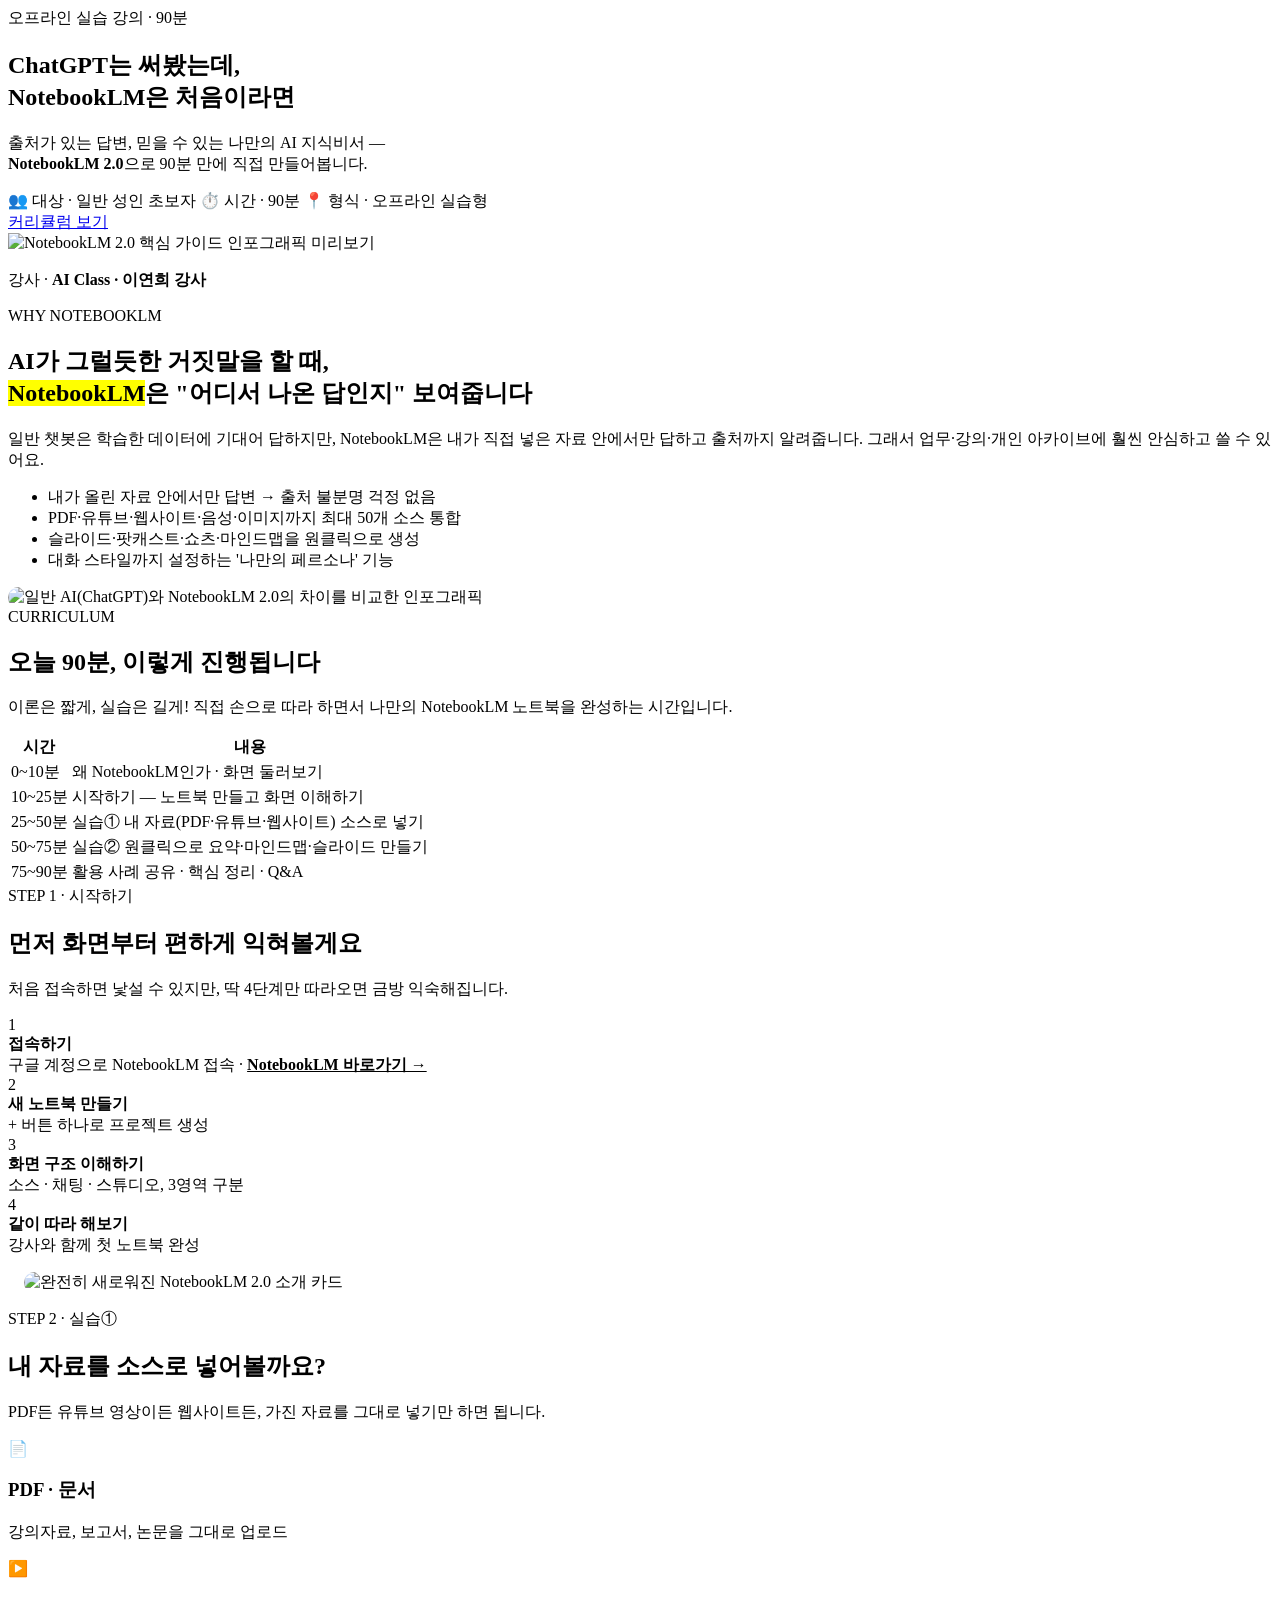
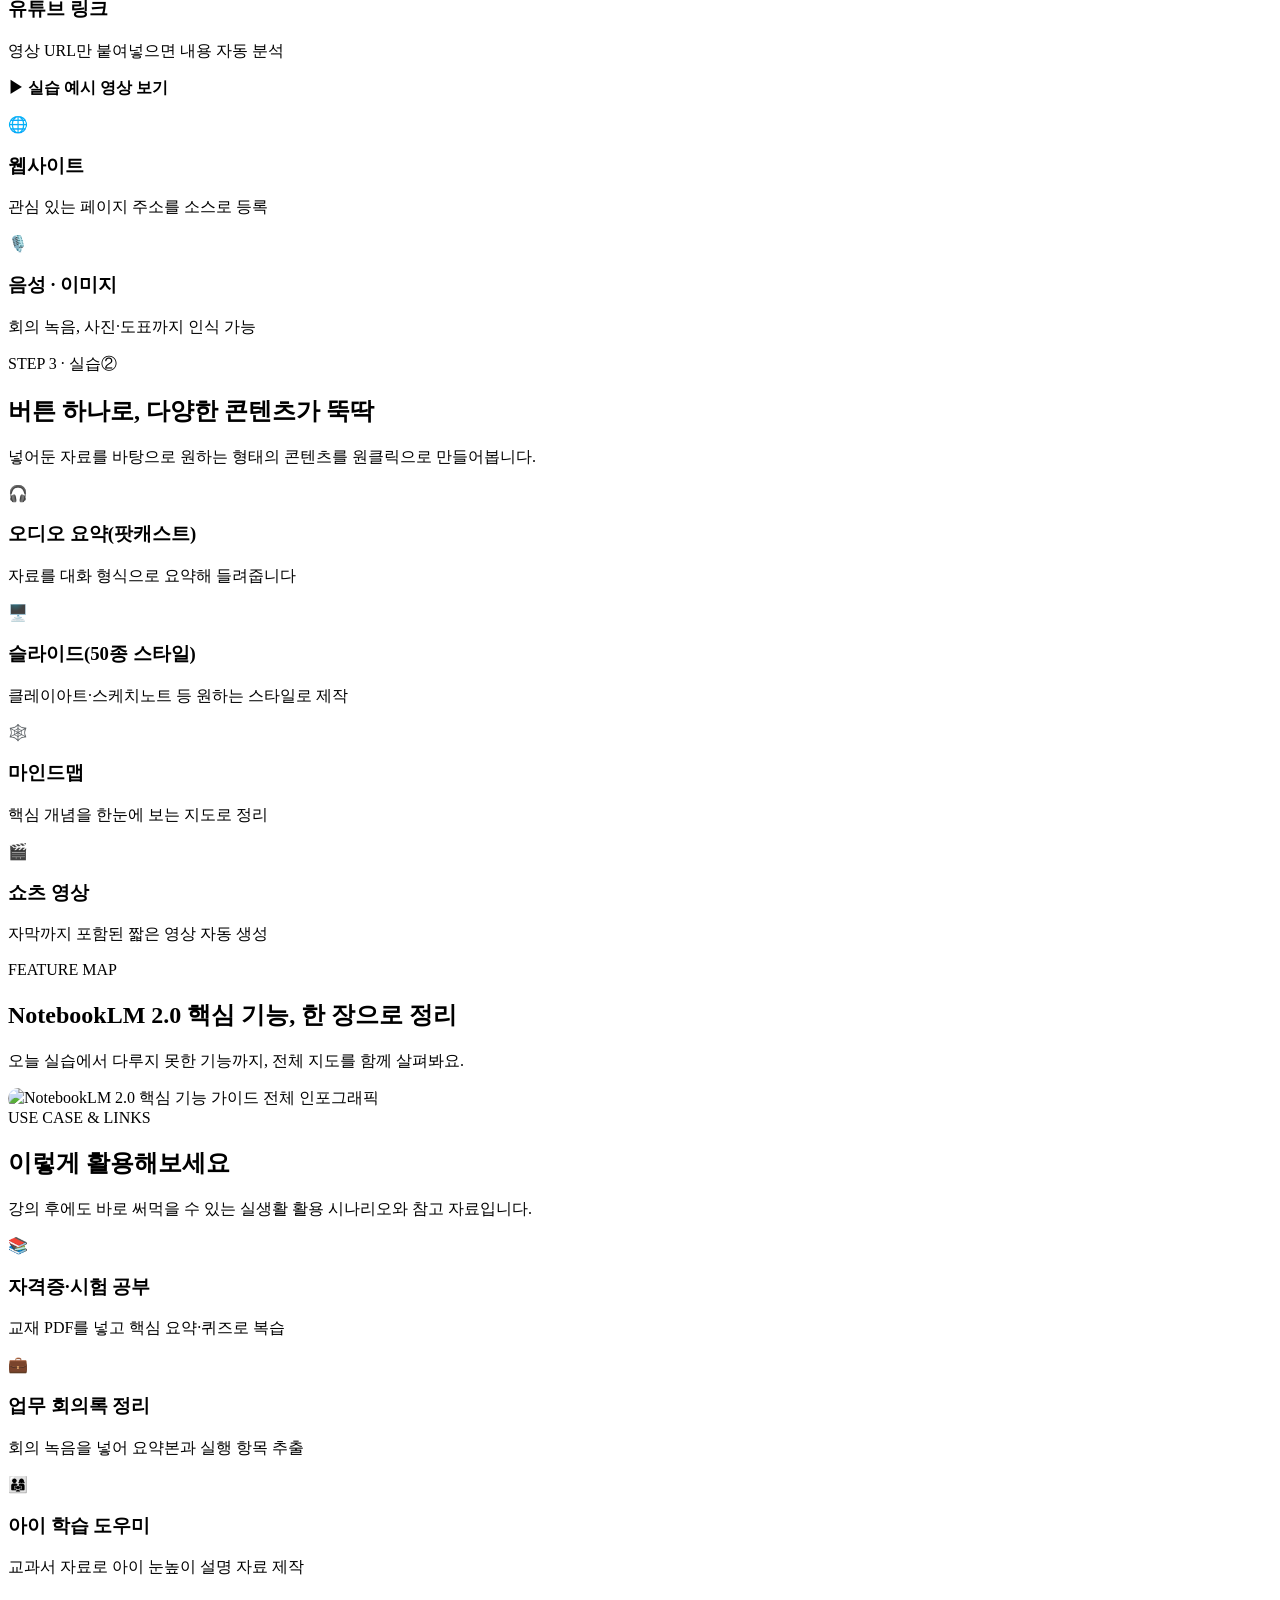
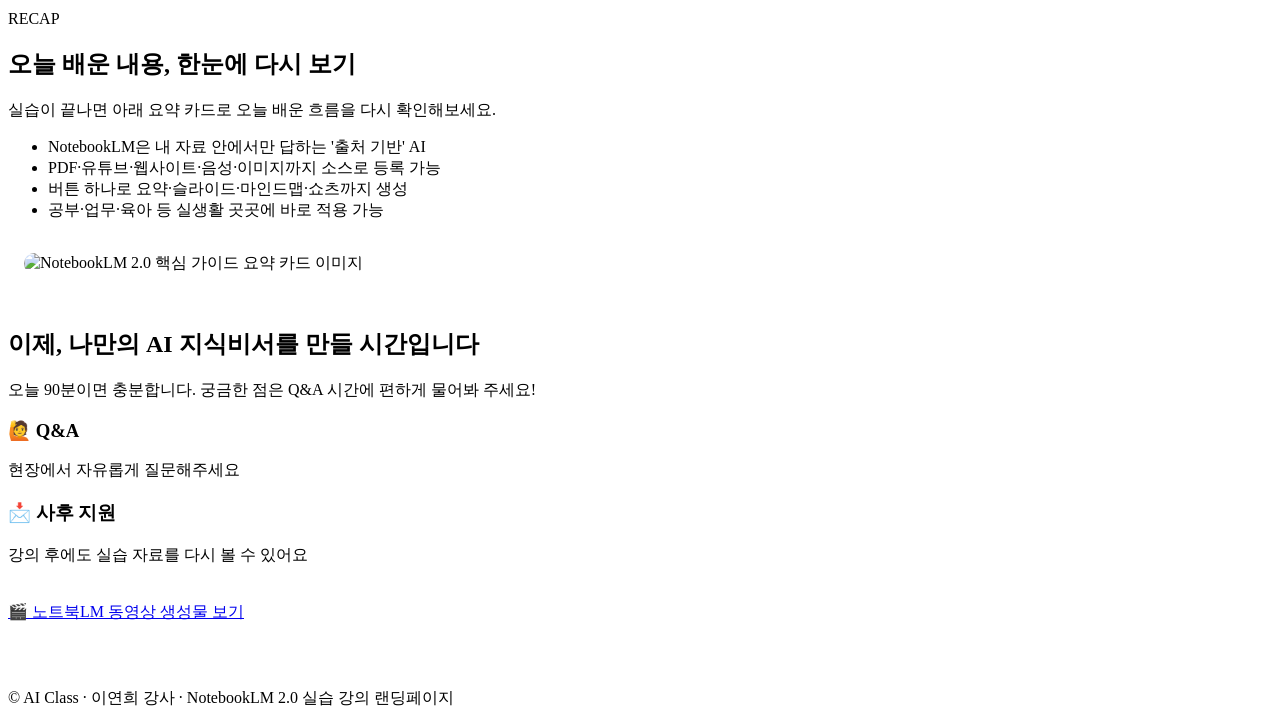
==== index.html @ ab2db0a3 "Add files via upload" ====
<!DOCTYPE html>
<html lang="ko">
<head>
<meta charset="UTF-8">
<meta name="viewport" content="width=device-width, initial-scale=1.0">
<title>NotebookLM 2.0으로 나만의 AI 지식비서 만들기 | AI Class · 이연희 강사</title>
<meta name="description" content="ChatGPT는 써봤지만 NotebookLM은 처음인 분들을 위한 90분 오프라인 실습 강의. 출처 있는 AI 지식비서, NotebookLM 2.0을 직접 만들어봅니다.">
<link rel="stylesheet" href="style.css">
</head>
<body>

<nav class="dot-nav" aria-label="슬라이드 이동"></nav>

<!-- ============ 1. 표지 ============ -->
<section class="slide slide-cover" id="slide-1">
  <div class="slide-inner">
    <span class="cover-badge">오프라인 실습 강의 · 90분</span>
    <h1 class="cover-title">ChatGPT는 써봤는데,<br><span class="accent">NotebookLM</span>은 처음이라면</h1>
    <p class="cover-sub">출처가 있는 답변, 믿을 수 있는 나만의 AI 지식비서 —<br>
    <strong>NotebookLM 2.0</strong>으로 90분 만에 직접 만들어봅니다.</p>

    <div class="cover-meta">
      <span class="meta-chip">👥 대상 · 일반 성인 초보자</span>
      <span class="meta-chip">⏱️ 시간 · 90분</span>
      <span class="meta-chip">📍 형식 · 오프라인 실습형</span>
    </div>

    <div class="btn-row" style="justify-content:center;">
      <a href="#slide-3" class="btn btn-secondary">커리큘럼 보기</a>
    </div>

    <div class="cover-visual">
      <img src="assets/images/notebooklm-guide-clay.jpg" alt="NotebookLM 2.0 핵심 가이드 인포그래픽 미리보기">
    </div>

    <p class="cover-instructor">강사 · <strong>AI Class · 이연희 강사</strong></p>
  </div>
</section>

<!-- ============ 2. 왜 이 도구인가 ============ -->
<section class="slide" id="slide-2">
  <div class="slide-inner">
    <span class="slide-eyebrow">WHY NOTEBOOKLM</span>
    <h2 class="slide-title">AI가 그럴듯한 거짓말을 할 때,<br><mark>NotebookLM</mark>은 "어디서 나온 답인지" 보여줍니다</h2>
    <p class="slide-desc">일반 챗봇은 학습한 데이터에 기대어 답하지만, NotebookLM은 내가 직접 넣은 자료 안에서만 답하고 출처까지 알려줍니다. 그래서 업무·강의·개인 아카이브에 훨씬 안심하고 쓸 수 있어요.</p>

    <div class="split">
      <div>
        <ul class="check-list">
          <li>내가 올린 자료 안에서만 답변 → 출처 불분명 걱정 없음</li>
          <li>PDF·유튜브·웹사이트·음성·이미지까지 최대 50개 소스 통합</li>
          <li>슬라이드·팟캐스트·쇼츠·마인드맵을 원클릭으로 생성</li>
          <li>대화 스타일까지 설정하는 '나만의 페르소나' 기능</li>
        </ul>
      </div>
      <div class="clay-card">
        <img src="assets/images/notebooklm-vs-chatgpt.jpg" alt="일반 AI(ChatGPT)와 NotebookLM 2.0의 차이를 비교한 인포그래픽" style="border-radius:16px;">
      </div>
    </div>
  </div>
</section>

<!-- ============ 3. 오늘 배울 내용 ============ -->
<section class="slide" id="slide-3">
  <div class="slide-inner">
    <span class="slide-eyebrow">CURRICULUM</span>
    <h2 class="slide-title">오늘 90분, 이렇게 진행됩니다</h2>
    <p class="slide-desc">이론은 짧게, 실습은 길게! 직접 손으로 따라 하면서 나만의 NotebookLM 노트북을 완성하는 시간입니다.</p>

    <table class="time-table">
      <tr><th>시간</th><th>내용</th></tr>
      <tr><td>0~10분</td><td>왜 NotebookLM인가 · 화면 둘러보기</td></tr>
      <tr><td>10~25분</td><td>시작하기 — 노트북 만들고 화면 이해하기</td></tr>
      <tr><td>25~50분</td><td>실습① 내 자료(PDF·유튜브·웹사이트) 소스로 넣기</td></tr>
      <tr><td>50~75분</td><td>실습② 원클릭으로 요약·마인드맵·슬라이드 만들기</td></tr>
      <tr><td>75~90분</td><td>활용 사례 공유 · 핵심 정리 · Q&A</td></tr>
    </table>
  </div>
</section>

<!-- ============ 4. 시작하기 ============ -->
<section class="slide" id="slide-4">
  <div class="slide-inner">
    <span class="slide-eyebrow">STEP 1 · 시작하기</span>
    <h2 class="slide-title">먼저 화면부터 편하게 익혀볼게요</h2>
    <p class="slide-desc">처음 접속하면 낯설 수 있지만, 딱 4단계만 따라오면 금방 익숙해집니다.</p>

    <div class="split">
      <div class="step-list">
        <div class="step-item">
          <span class="step-num">1</span>
          <div><strong>접속하기</strong><br>구글 계정으로 NotebookLM 접속 · <a href="https://notebooklm.google.com/" target="_blank" rel="noopener" style="color:var(--primary); font-weight:700;">NotebookLM 바로가기 →</a></div>
        </div>
        <div class="step-item">
          <span class="step-num">2</span>
          <div><strong>새 노트북 만들기</strong><br>+ 버튼 하나로 프로젝트 생성</div>
        </div>
        <div class="step-item">
          <span class="step-num">3</span>
          <div><strong>화면 구조 이해하기</strong><br>소스 · 채팅 · 스튜디오, 3영역 구분</div>
        </div>
        <div class="step-item">
          <span class="step-num">4</span>
          <div><strong>같이 따라 해보기</strong><br>강사와 함께 첫 노트북 완성</div>
        </div>
      </div>
      <div class="clay-card" style="padding:16px;">
        <img src="assets/images/step1-getting-started.jpg" alt="완전히 새로워진 NotebookLM 2.0 소개 카드" style="border-radius:16px;">
      </div>
    </div>
  </div>
</section>

<!-- ============ 5. 실습① ============ -->
<section class="slide" id="slide-5">
  <div class="slide-inner">
    <span class="slide-eyebrow">STEP 2 · 실습①</span>
    <h2 class="slide-title">내 자료를 소스로 넣어볼까요?</h2>
    <p class="slide-desc">PDF든 유튜브 영상이든 웹사이트든, 가진 자료를 그대로 넣기만 하면 됩니다.</p>

    <div class="card-grid">
      <div class="clay-card">
        <div class="card-icon">📄</div>
        <h3 class="card-title">PDF · 문서</h3>
        <p class="card-text">강의자료, 보고서, 논문을 그대로 업로드</p>
      </div>
      <a class="clay-card" href="https://youtu.be/eeJz8HAyTk0?si=uSMug0xxuglrsy0X" target="_blank" rel="noopener" style="text-decoration:none; color:inherit; display:block;">
        <div class="card-icon">▶️</div>
        <h3 class="card-title">유튜브 링크</h3>
        <p class="card-text">영상 URL만 붙여넣으면 내용 자동 분석</p>
        <p class="card-text" style="margin-top:10px; color:var(--primary); font-weight:700;">▶ 실습 예시 영상 보기</p>
      </a>
      <div class="clay-card">
        <div class="card-icon">🌐</div>
        <h3 class="card-title">웹사이트</h3>
        <p class="card-text">관심 있는 페이지 주소를 소스로 등록</p>
      </div>
      <div class="clay-card">
        <div class="card-icon">🎙️</div>
        <h3 class="card-title">음성 · 이미지</h3>
        <p class="card-text">회의 녹음, 사진·도표까지 인식 가능</p>
      </div>
    </div>
  </div>
</section>

<!-- ============ 6. 실습② ============ -->
<section class="slide" id="slide-6">
  <div class="slide-inner">
    <span class="slide-eyebrow">STEP 3 · 실습②</span>
    <h2 class="slide-title">버튼 하나로, 다양한 콘텐츠가 뚝딱</h2>
    <p class="slide-desc">넣어둔 자료를 바탕으로 원하는 형태의 콘텐츠를 원클릭으로 만들어봅니다.</p>

    <div class="card-grid">
      <div class="clay-card">
        <div class="card-icon">🎧</div>
        <h3 class="card-title">오디오 요약(팟캐스트)</h3>
        <p class="card-text">자료를 대화 형식으로 요약해 들려줍니다</p>
      </div>
      <div class="clay-card">
        <div class="card-icon">🖥️</div>
        <h3 class="card-title">슬라이드(50종 스타일)</h3>
        <p class="card-text">클레이아트·스케치노트 등 원하는 스타일로 제작</p>
      </div>
      <div class="clay-card">
        <div class="card-icon">🕸️</div>
        <h3 class="card-title">마인드맵</h3>
        <p class="card-text">핵심 개념을 한눈에 보는 지도로 정리</p>
      </div>
      <div class="clay-card">
        <div class="card-icon">🎬</div>
        <h3 class="card-title">쇼츠 영상</h3>
        <p class="card-text">자막까지 포함된 짧은 영상 자동 생성</p>
      </div>
    </div>
  </div>
</section>

<!-- ============ 7. 주요 기능 한눈에 보기 ============ -->
<section class="slide" id="slide-7">
  <div class="slide-inner">
    <span class="slide-eyebrow">FEATURE MAP</span>
    <h2 class="slide-title">NotebookLM 2.0 핵심 기능, 한 장으로 정리</h2>
    <p class="slide-desc">오늘 실습에서 다루지 못한 기능까지, 전체 지도를 함께 살펴봐요.</p>

    <div class="clay-card">
      <img src="assets/images/notebooklm-guide-dark.jpg" alt="NotebookLM 2.0 핵심 기능 가이드 전체 인포그래픽" style="border-radius:16px;">
    </div>
  </div>
</section>

<!-- ============ 8. 추천 활용 시나리오 & 참고 링크 ============ -->
<section class="slide" id="slide-8">
  <div class="slide-inner">
    <span class="slide-eyebrow">USE CASE & LINKS</span>
    <h2 class="slide-title">이렇게 활용해보세요</h2>
    <p class="slide-desc">강의 후에도 바로 써먹을 수 있는 실생활 활용 시나리오와 참고 자료입니다.</p>

    <div class="card-grid" style="margin-bottom:32px;">
      <div class="clay-card">
        <div class="card-icon">📚</div>
        <h3 class="card-title">자격증·시험 공부</h3>
        <p class="card-text">교재 PDF를 넣고 핵심 요약·퀴즈로 복습</p>
      </div>
      <div class="clay-card">
        <div class="card-icon">💼</div>
        <h3 class="card-title">업무 회의록 정리</h3>
        <p class="card-text">회의 녹음을 넣어 요약본과 실행 항목 추출</p>
      </div>
      <div class="clay-card">
        <div class="card-icon">👨‍👩‍👧</div>
        <h3 class="card-title">아이 학습 도우미</h3>
        <p class="card-text">교과서 자료로 아이 눈높이 설명 자료 제작</p>
      </div>
    </div>
  </div>
</section>

<!-- ============ 9. 활용 사례 & 핵심 요약 ============ -->
<section class="slide" id="slide-9">
  <div class="slide-inner">
    <span class="slide-eyebrow">RECAP</span>
    <h2 class="slide-title">오늘 배운 내용, 한눈에 다시 보기</h2>
    <p class="slide-desc">실습이 끝나면 아래 요약 카드로 오늘 배운 흐름을 다시 확인해보세요.</p>

    <div class="split">
      <ul class="check-list">
        <li>NotebookLM은 내 자료 안에서만 답하는 '출처 기반' AI</li>
        <li>PDF·유튜브·웹사이트·음성·이미지까지 소스로 등록 가능</li>
        <li>버튼 하나로 요약·슬라이드·마인드맵·쇼츠까지 생성</li>
        <li>공부·업무·육아 등 실생활 곳곳에 바로 적용 가능</li>
      </ul>
      <div class="clay-card" style="padding:16px;">
        <img src="assets/images/notebooklm-summary-thumb.jpg" alt="NotebookLM 2.0 핵심 가이드 요약 카드 이미지" style="border-radius:12px;">
      </div>
    </div>
  </div>
</section>

<!-- ============ 10. 마무리 / CTA / Q&A ============ -->
<section class="slide slide-final" id="slide-10">
  <div class="slide-inner">
    <span class="slide-eyebrow" style="background:rgba(255,255,255,0.15); color:#fff; box-shadow:none;">CLOSING</span>
    <h2 class="slide-title">이제, 나만의 AI 지식비서를 만들 시간입니다</h2>
    <p class="slide-desc">오늘 90분이면 충분합니다. 궁금한 점은 Q&A 시간에 편하게 물어봐 주세요!</p>

    <div class="card-grid" style="margin-bottom:36px;">
      <div class="clay-card">
        <h3 class="card-title">🙋 Q&A</h3>
        <p class="card-text">현장에서 자유롭게 질문해주세요</p>
      </div>
      <div class="clay-card">
        <h3 class="card-title">📩 사후 지원</h3>
        <p class="card-text">강의 후에도 실습 자료를 다시 볼 수 있어요</p>
      </div>
    </div>

    <div class="btn-row" style="justify-content:center;">
      <a href="https://youtu.be/k26m9vgfWVY?si=uopYz98t-LoroAPy" target="_blank" rel="noopener" class="btn btn-primary">🎬 노트북LM 동영상 생성물 보기</a>
    </div>

    <p class="cover-instructor" style="color:rgba(255,255,255,0.8); margin-top:28px;">강사 · AI Class · 이연희 강사</p>
  </div>
</section>

<footer class="landing-footer">
  © AI Class · 이연희 강사 · NotebookLM 2.0 실습 강의 랜딩페이지
</footer>

<script src="script.js"></script>
</body>
</html>
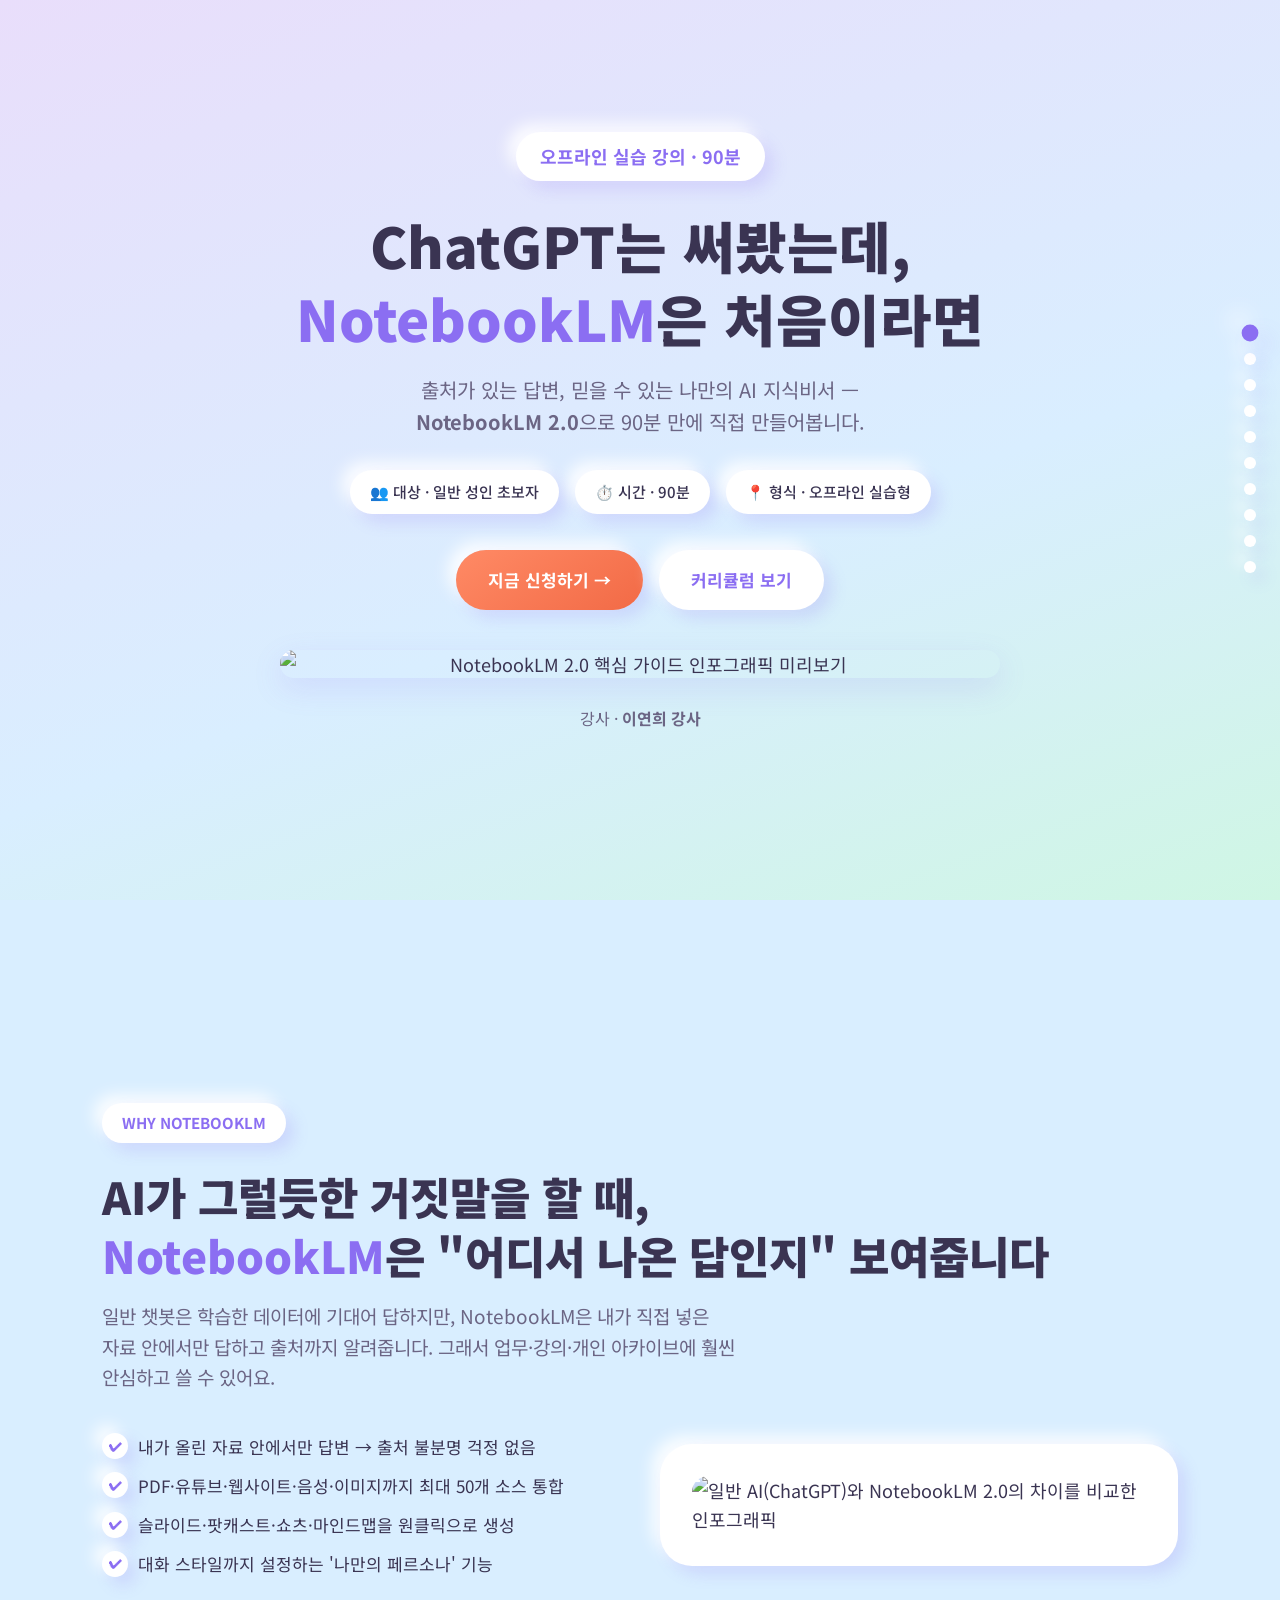
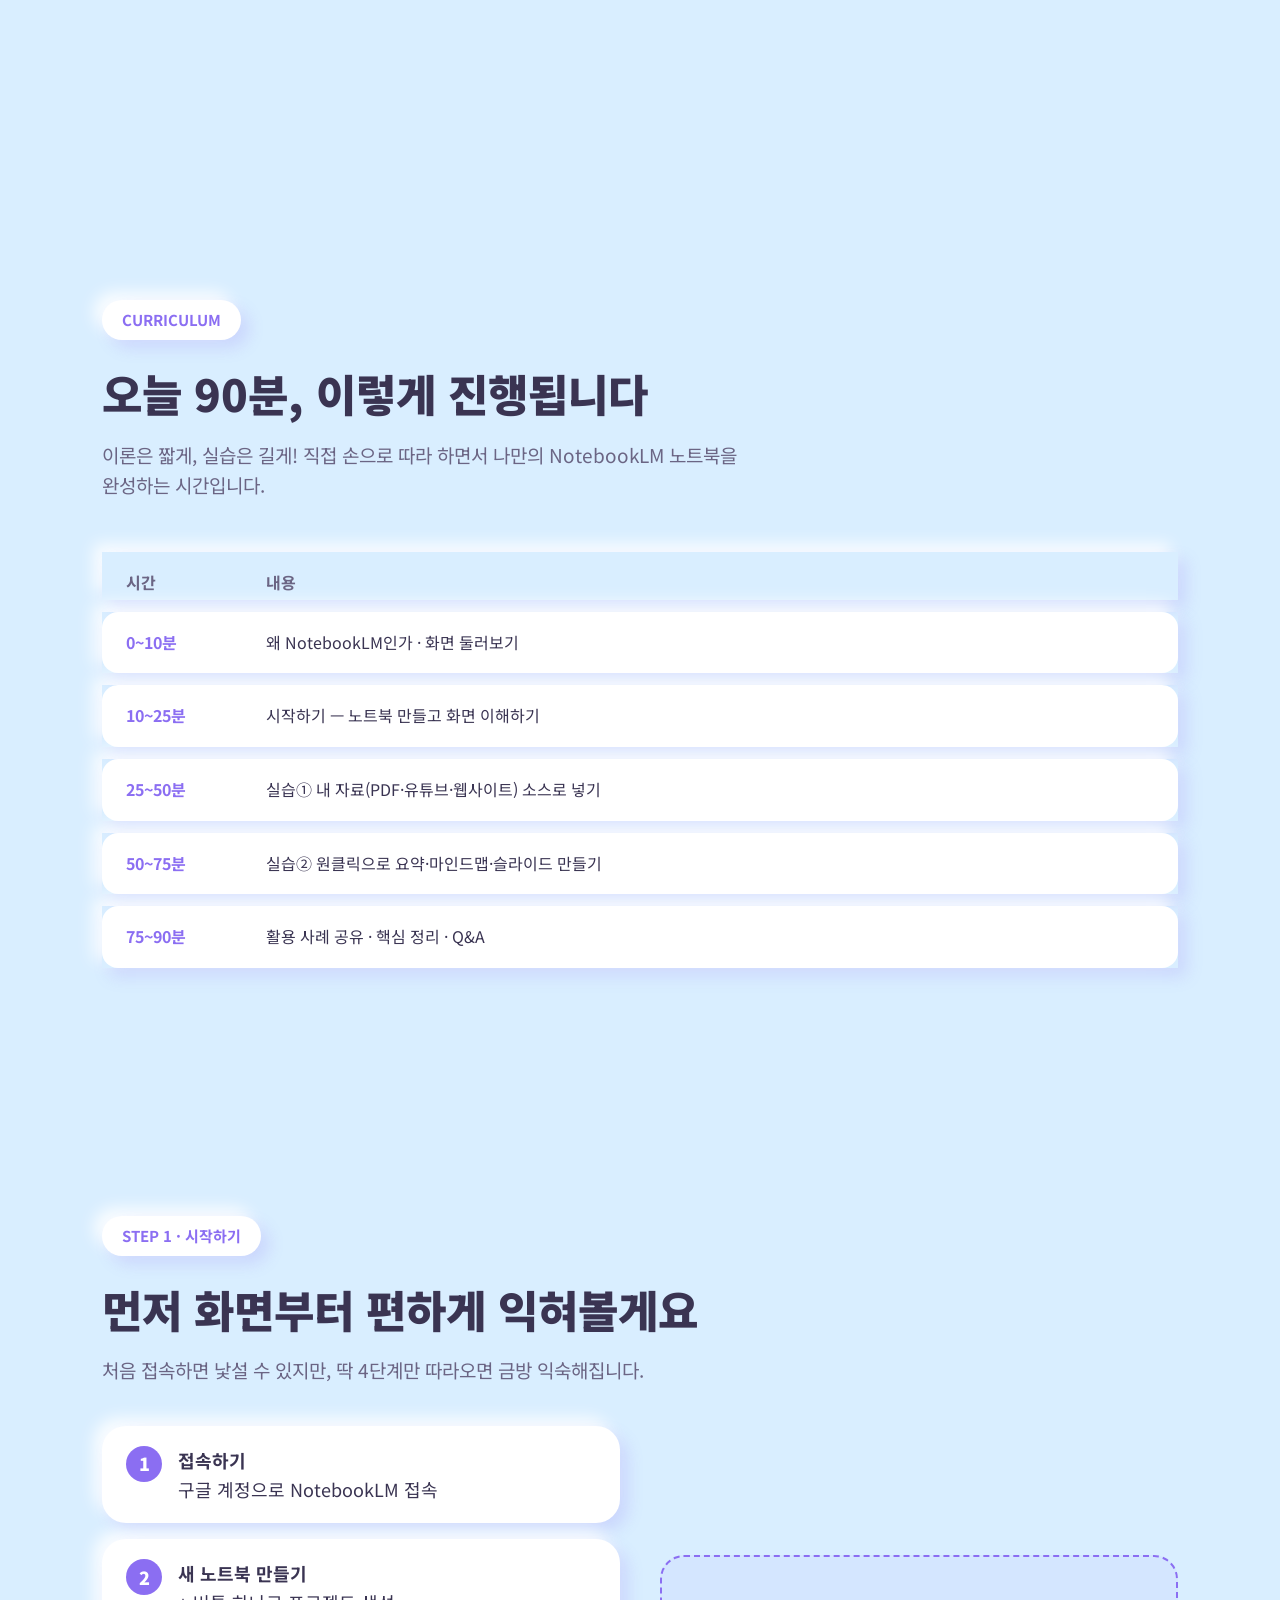
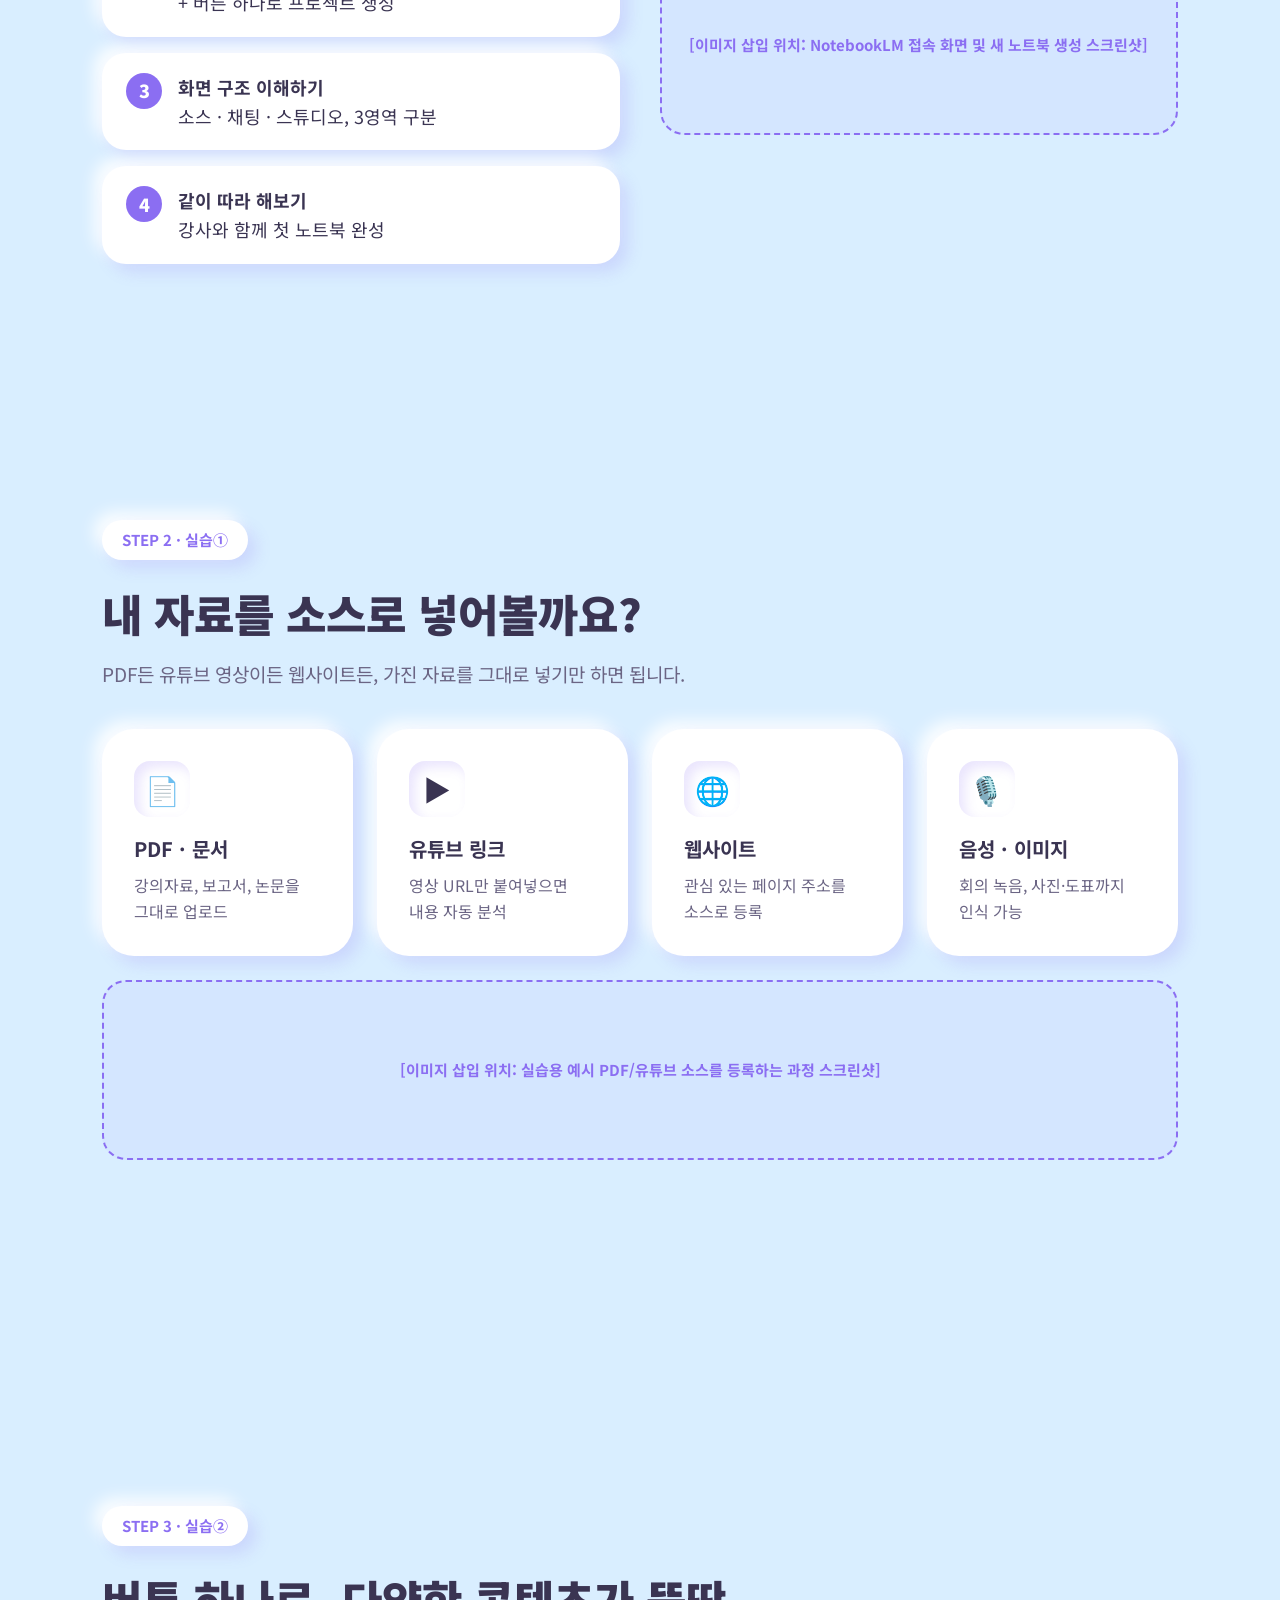
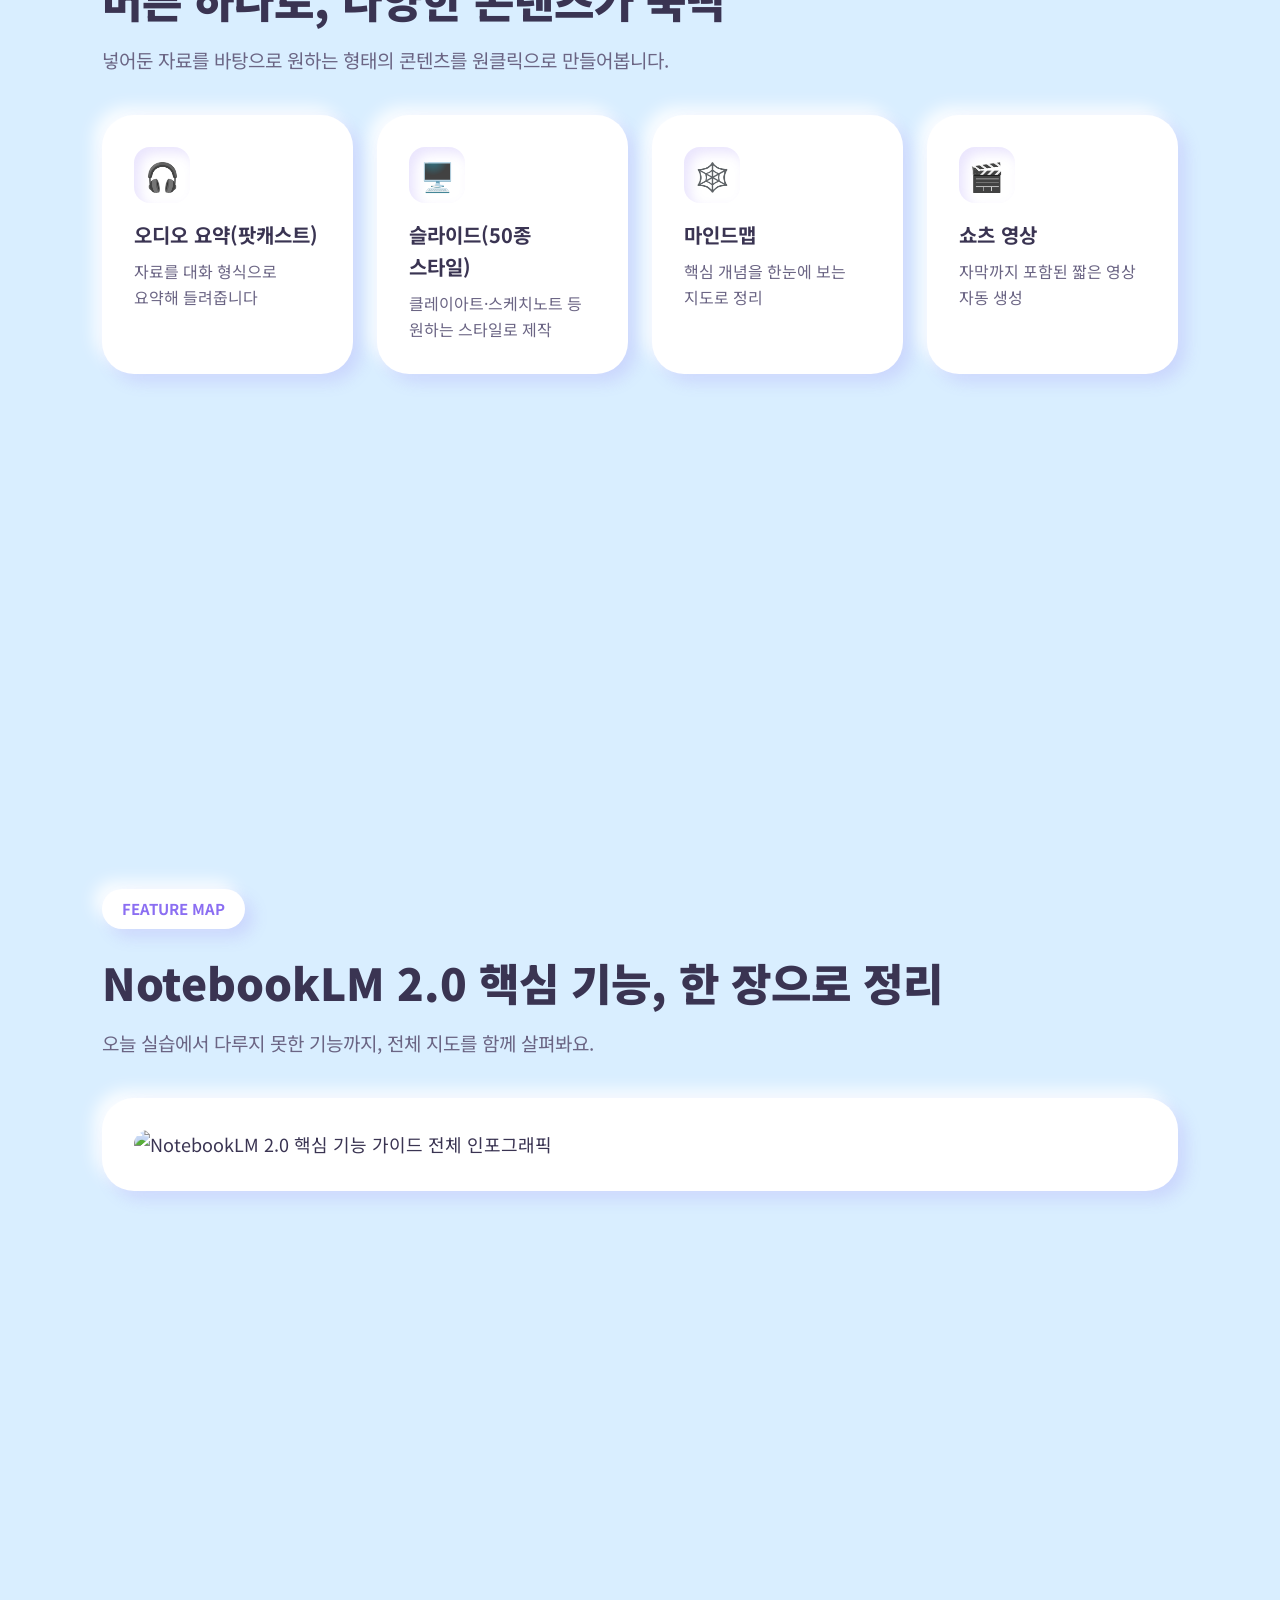
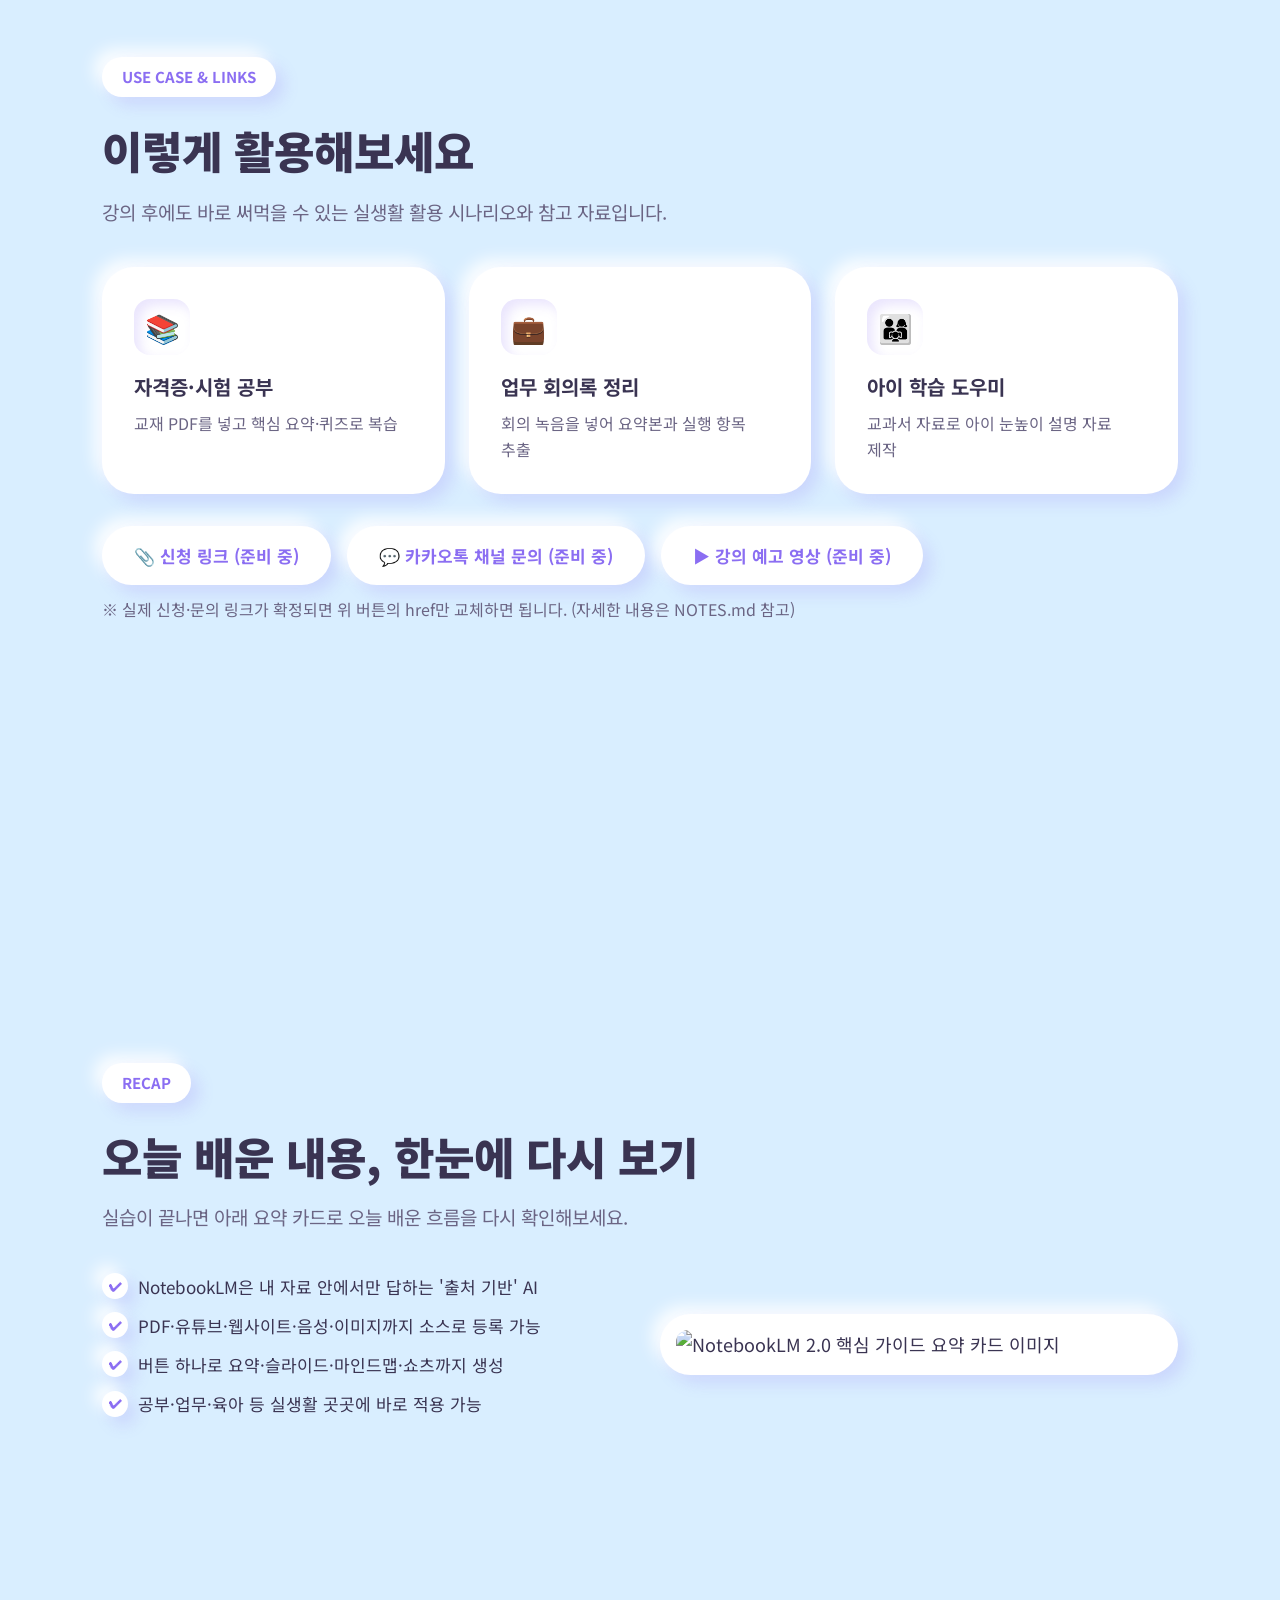
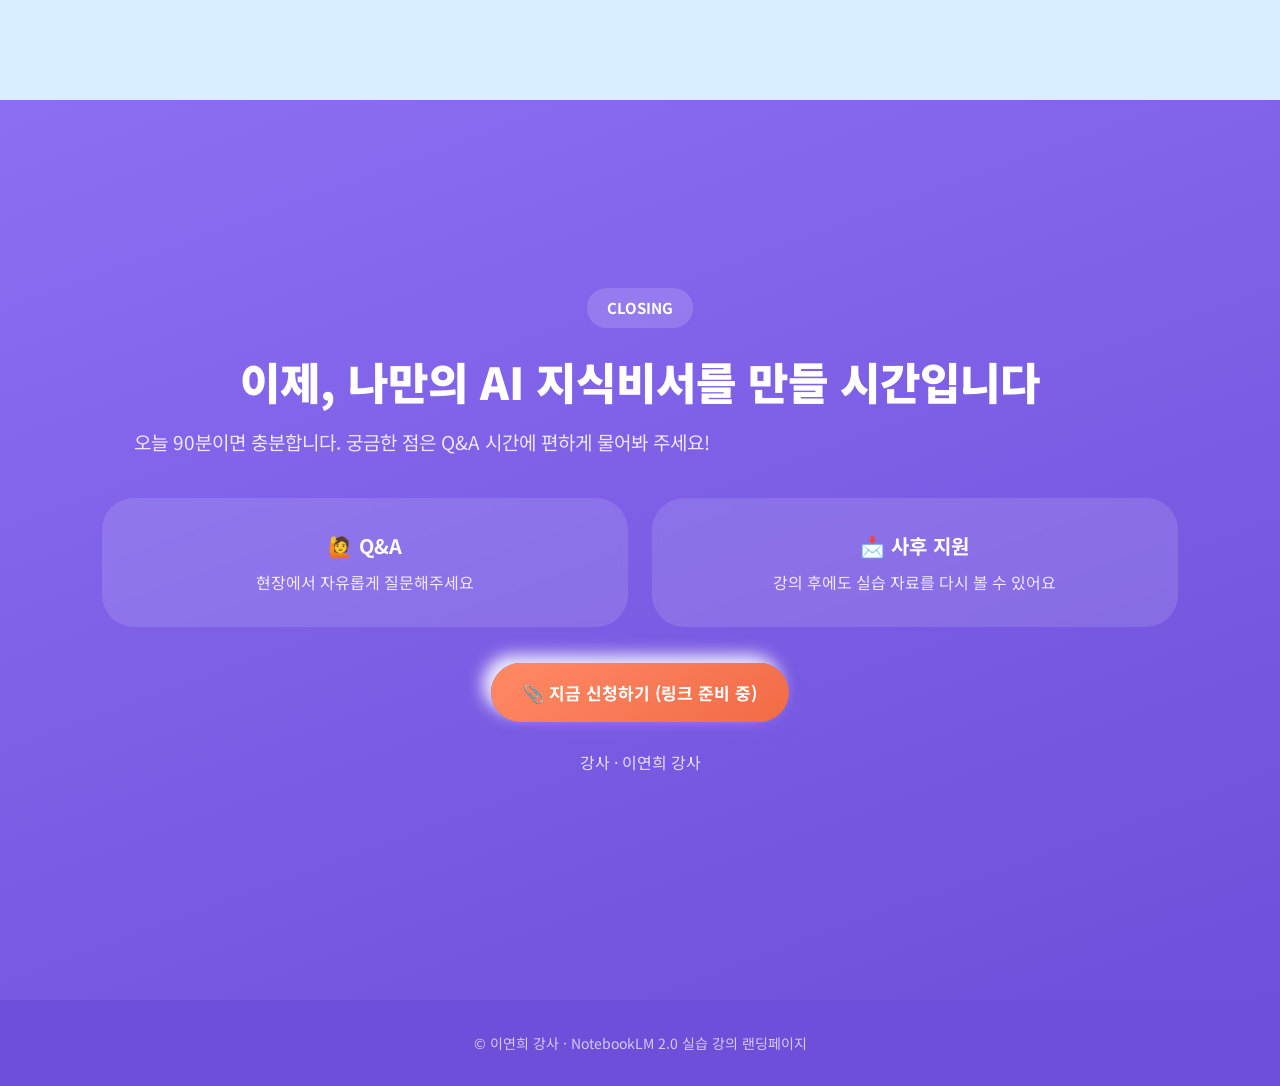
==== commit 99786521: "Add files via upload" ====
--- a/index.html
+++ b/index.html
@@ -3,7 +3,7 @@
 <head>
 <meta charset="UTF-8">
 <meta name="viewport" content="width=device-width, initial-scale=1.0">
-<title>NotebookLM 2.0으로 나만의 AI 지식비서 만들기 | AI Class · 이연희 강사</title>
+<title>NotebookLM 2.0으로 나만의 AI 지식비서 만들기 | 이연희 강사</title>
 <meta name="description" content="ChatGPT는 써봤지만 NotebookLM은 처음인 분들을 위한 90분 오프라인 실습 강의. 출처 있는 AI 지식비서, NotebookLM 2.0을 직접 만들어봅니다.">
 <link rel="stylesheet" href="style.css">
 </head>
@@ -26,6 +26,7 @@
     </div>
 
     <div class="btn-row" style="justify-content:center;">
+      <a href="#slide-10" class="btn btn-primary">지금 신청하기 →</a>
       <a href="#slide-3" class="btn btn-secondary">커리큘럼 보기</a>
     </div>
 
@@ -33,7 +34,7 @@
       <img src="assets/images/notebooklm-guide-clay.jpg" alt="NotebookLM 2.0 핵심 가이드 인포그래픽 미리보기">
     </div>
 
-    <p class="cover-instructor">강사 · <strong>AI Class · 이연희 강사</strong></p>
+    <p class="cover-instructor">강사 · <strong>이연희 강사</strong></p>
   </div>
 </section>
 
@@ -89,7 +90,7 @@
       <div class="step-list">
         <div class="step-item">
           <span class="step-num">1</span>
-          <div><strong>접속하기</strong><br>구글 계정으로 NotebookLM 접속 · <a href="https://notebooklm.google.com/" target="_blank" rel="noopener" style="color:var(--primary); font-weight:700;">NotebookLM 바로가기 →</a></div>
+          <div><strong>접속하기</strong><br>구글 계정으로 NotebookLM 접속</div>
         </div>
         <div class="step-item">
           <span class="step-num">2</span>
@@ -104,8 +105,8 @@
           <div><strong>같이 따라 해보기</strong><br>강사와 함께 첫 노트북 완성</div>
         </div>
       </div>
-      <div class="clay-card" style="padding:16px;">
-        <img src="assets/images/step1-getting-started.jpg" alt="완전히 새로워진 NotebookLM 2.0 소개 카드" style="border-radius:16px;">
+      <div class="img-placeholder">
+        [이미지 삽입 위치: NotebookLM 접속 화면 및 새 노트북 생성 스크린샷]
       </div>
     </div>
   </div>
@@ -124,12 +125,11 @@
         <h3 class="card-title">PDF · 문서</h3>
         <p class="card-text">강의자료, 보고서, 논문을 그대로 업로드</p>
       </div>
-      <a class="clay-card" href="https://youtu.be/eeJz8HAyTk0?si=uSMug0xxuglrsy0X" target="_blank" rel="noopener" style="text-decoration:none; color:inherit; display:block;">
+      <div class="clay-card">
         <div class="card-icon">▶️</div>
         <h3 class="card-title">유튜브 링크</h3>
         <p class="card-text">영상 URL만 붙여넣으면 내용 자동 분석</p>
-        <p class="card-text" style="margin-top:10px; color:var(--primary); font-weight:700;">▶ 실습 예시 영상 보기</p>
-      </a>
+      </div>
       <div class="clay-card">
         <div class="card-icon">🌐</div>
         <h3 class="card-title">웹사이트</h3>
@@ -141,6 +141,10 @@
         <p class="card-text">회의 녹음, 사진·도표까지 인식 가능</p>
       </div>
     </div>
+
+    <div class="img-placeholder" style="margin-top:24px;">
+      [이미지 삽입 위치: 실습용 예시 PDF/유튜브 소스를 등록하는 과정 스크린샷]
+    </div>
   </div>
 </section>
 
@@ -213,6 +217,13 @@
         <p class="card-text">교과서 자료로 아이 눈높이 설명 자료 제작</p>
       </div>
     </div>
+
+    <div class="btn-row">
+      <a href="#" class="btn btn-secondary">📎 신청 링크 (준비 중)</a>
+      <a href="#" class="btn btn-secondary">💬 카카오톡 채널 문의 (준비 중)</a>
+      <a href="#" class="btn btn-secondary">▶️ 강의 예고 영상 (준비 중)</a>
+    </div>
+    <p class="card-text" style="margin-top:12px;">※ 실제 신청·문의 링크가 확정되면 위 버튼의 href만 교체하면 됩니다. (자세한 내용은 NOTES.md 참고)</p>
   </div>
 </section>
 
@@ -256,15 +267,15 @@
     </div>
 
     <div class="btn-row" style="justify-content:center;">
-      <a href="https://youtu.be/k26m9vgfWVY?si=uopYz98t-LoroAPy" target="_blank" rel="noopener" class="btn btn-primary">🎬 노트북LM 동영상 생성물 보기</a>
-    </div>
-
-    <p class="cover-instructor" style="color:rgba(255,255,255,0.8); margin-top:28px;">강사 · AI Class · 이연희 강사</p>
+      <a href="#" class="btn btn-primary">📎 지금 신청하기 (링크 준비 중)</a>
+    </div>
+
+    <p class="cover-instructor" style="color:rgba(255,255,255,0.8); margin-top:28px;">강사 · 이연희 강사</p>
   </div>
 </section>
 
 <footer class="landing-footer">
-  © AI Class · 이연희 강사 · NotebookLM 2.0 실습 강의 랜딩페이지
+  © 이연희 강사 · NotebookLM 2.0 실습 강의 랜딩페이지
 </footer>
 
 <script src="script.js"></script>
--- a/style.css
+++ b/style.css
@@ -0,0 +1,424 @@
+/* ==========================================================================
+   NotebookLM 2.0 실습 강의 랜딩페이지 — 클레이모피즘 디자인 시스템
+   강사: 이연희 강사
+   ========================================================================== */
+
+@import url('https://fonts.googleapis.com/css2?family=Noto+Sans+KR:wght@400;500;700;900&display=swap');
+
+:root {
+  /* 컬러 팔레트 */
+  --lavender: #E9DEFB;
+  --mint: #CFF6E4;
+  --peach: #FFE3D3;
+  --sky: #D9EEFF;
+  --yellow: #FFF2BE;
+  --primary: #8B6EF2;     /* 퍼플 - 주 강조색 */
+  --primary-dark: #6E4FD9;
+  --cta: #FF8A65;         /* 코랄 - CTA 강조색 */
+  --cta-dark: #F26A46;
+  --ink: #3A3452;         /* 본문 텍스트 */
+  --ink-soft: #6B6584;    /* 보조 텍스트 */
+  --white: #FFFFFF;
+
+  /* 그림자 (양각/음각 클레이 질감) */
+  --shadow-raised: 8px 8px 16px rgba(139, 110, 242, 0.18), -8px -8px 16px rgba(255, 255, 255, 0.9);
+  --shadow-pressed: inset 6px 6px 12px rgba(139, 110, 242, 0.18), inset -6px -6px 12px rgba(255, 255, 255, 0.9);
+  --shadow-soft: 0 10px 30px rgba(139, 110, 242, 0.15);
+
+  --radius-lg: 32px;
+  --radius-md: 24px;
+  --radius-sm: 16px;
+}
+
+* { box-sizing: border-box; }
+
+html { scroll-behavior: smooth; }
+
+body {
+  margin: 0;
+  font-family: 'Noto Sans KR', sans-serif;
+  font-size: 18px;
+  line-height: 1.6;
+  color: var(--ink);
+  word-break: keep-all;
+  background: var(--sky);
+  overflow-x: hidden;
+}
+
+img { max-width: 100%; display: block; }
+
+/* ---------- 슬라이드 공통 ---------- */
+.slide {
+  min-height: 100vh;
+  width: 100%;
+  padding: 80px 8vw 100px;
+  display: flex;
+  flex-direction: column;
+  justify-content: center;
+  position: relative;
+}
+
+.slide-inner {
+  max-width: 1100px;
+  margin: 0 auto;
+  width: 100%;
+}
+
+.slide-eyebrow {
+  display: inline-block;
+  background: var(--white);
+  color: var(--primary);
+  font-weight: 700;
+  font-size: 15px;
+  padding: 8px 20px;
+  border-radius: 999px;
+  box-shadow: var(--shadow-raised);
+  margin-bottom: 24px;
+}
+
+.slide-title {
+  font-size: clamp(28px, 4vw, 44px);
+  font-weight: 900;
+  color: var(--ink);
+  margin: 0 0 16px;
+  line-height: 1.35;
+}
+
+.slide-title mark {
+  background: none;
+  color: var(--primary);
+}
+
+.slide-desc {
+  font-size: 19px;
+  color: var(--ink-soft);
+  margin: 0 0 40px;
+  max-width: 640px;
+}
+
+/* ---------- 클레이 카드 ---------- */
+.clay-card {
+  background: var(--white);
+  border-radius: var(--radius-lg);
+  box-shadow: var(--shadow-raised);
+  padding: 32px;
+}
+
+.card-grid {
+  display: grid;
+  grid-template-columns: repeat(auto-fit, minmax(240px, 1fr));
+  gap: 24px;
+}
+
+.card-grid .clay-card {
+  transition: transform .25s ease;
+}
+.card-grid .clay-card:hover { transform: translateY(-6px); }
+
+.card-icon {
+  width: 56px;
+  height: 56px;
+  border-radius: var(--radius-sm);
+  display: flex;
+  align-items: center;
+  justify-content: center;
+  font-size: 28px;
+  margin-bottom: 16px;
+  box-shadow: var(--shadow-pressed);
+}
+
+.card-title {
+  font-size: 20px;
+  font-weight: 700;
+  margin: 0 0 8px;
+}
+
+.card-text {
+  font-size: 16px;
+  color: var(--ink-soft);
+  margin: 0;
+}
+
+/* ---------- 버튼 ---------- */
+.btn {
+  display: inline-flex;
+  align-items: center;
+  gap: 8px;
+  padding: 16px 32px;
+  border-radius: 999px;
+  font-weight: 700;
+  font-size: 17px;
+  text-decoration: none;
+  border: none;
+  cursor: pointer;
+  transition: transform .15s ease, box-shadow .15s ease;
+}
+
+.btn-primary {
+  background: linear-gradient(145deg, var(--cta), var(--cta-dark));
+  color: var(--white);
+  box-shadow: var(--shadow-raised);
+}
+.btn-primary:hover { transform: translateY(-3px); }
+.btn-primary:active { transform: translateY(1px); box-shadow: var(--shadow-pressed); }
+
+.btn-secondary {
+  background: var(--white);
+  color: var(--primary);
+  box-shadow: var(--shadow-raised);
+}
+.btn-secondary:hover { transform: translateY(-3px); }
+.btn-secondary:active { transform: translateY(1px); box-shadow: var(--shadow-pressed); }
+
+.btn-row { display: flex; gap: 16px; flex-wrap: wrap; }
+
+/* ---------- 점 네비게이션 ---------- */
+.dot-nav {
+  position: fixed;
+  right: 24px;
+  top: 50%;
+  transform: translateY(-50%);
+  display: flex;
+  flex-direction: column;
+  gap: 14px;
+  z-index: 50;
+}
+
+.dot-nav button {
+  width: 12px;
+  height: 12px;
+  border-radius: 50%;
+  border: none;
+  background: var(--white);
+  box-shadow: var(--shadow-raised);
+  cursor: pointer;
+  padding: 0;
+  transition: transform .2s ease, background .2s ease;
+}
+
+.dot-nav button.active {
+  background: var(--primary);
+  transform: scale(1.4);
+}
+
+@media (max-width: 760px) {
+  .dot-nav { display: none; }
+}
+
+/* ---------- 표지 (슬라이드 1) ---------- */
+.slide-cover {
+  background: linear-gradient(160deg, var(--lavender) 0%, var(--sky) 60%, var(--mint) 100%);
+  text-align: center;
+  align-items: center;
+}
+
+.cover-badge {
+  background: var(--white);
+  box-shadow: var(--shadow-raised);
+  border-radius: 999px;
+  padding: 10px 24px;
+  font-weight: 700;
+  color: var(--primary);
+  display: inline-block;
+  margin-bottom: 28px;
+}
+
+.cover-title {
+  font-size: clamp(32px, 6vw, 56px);
+  font-weight: 900;
+  line-height: 1.3;
+  margin: 0 0 20px;
+}
+
+.cover-title .accent { color: var(--primary); }
+
+.cover-sub {
+  font-size: 20px;
+  color: var(--ink-soft);
+  margin: 0 0 32px;
+}
+
+.cover-meta {
+  display: flex;
+  justify-content: center;
+  gap: 16px;
+  flex-wrap: wrap;
+  margin-bottom: 36px;
+}
+
+.meta-chip {
+  background: var(--white);
+  box-shadow: var(--shadow-raised);
+  border-radius: 999px;
+  padding: 10px 20px;
+  font-size: 15px;
+  font-weight: 500;
+}
+
+.cover-visual {
+  margin: 40px auto 0;
+  max-width: 720px;
+  border-radius: var(--radius-lg);
+  overflow: hidden;
+  box-shadow: var(--shadow-soft);
+}
+
+.cover-instructor {
+  margin-top: 28px;
+  font-size: 16px;
+  color: var(--ink-soft);
+}
+
+/* ---------- 표 스타일 (타임테이블) ---------- */
+.time-table {
+  width: 100%;
+  border-collapse: separate;
+  border-spacing: 0 12px;
+}
+
+.time-table td, .time-table th {
+  background: var(--white);
+  padding: 18px 24px;
+  text-align: left;
+  font-size: 16px;
+}
+
+.time-table th {
+  background: transparent;
+  color: var(--ink-soft);
+  font-weight: 700;
+  padding-bottom: 4px;
+}
+
+.time-table tr td:first-child {
+  border-radius: 16px 0 0 16px;
+  font-weight: 700;
+  color: var(--primary);
+  width: 140px;
+}
+.time-table tr td:last-child { border-radius: 0 16px 16px 0; }
+.time-table tr { box-shadow: var(--shadow-raised); }
+
+/* ---------- 이미지 자리표시자 ---------- */
+.img-placeholder {
+  border: 2px dashed var(--primary);
+  border-radius: var(--radius-md);
+  background: rgba(139, 110, 242, 0.06);
+  color: var(--primary);
+  font-weight: 700;
+  font-size: 15px;
+  padding: 60px 24px;
+  text-align: center;
+  min-height: 180px;
+  display: flex;
+  align-items: center;
+  justify-content: center;
+}
+
+/* ---------- 유튜브 썸네일 ---------- */
+.video-thumb {
+  position: relative;
+  border-radius: var(--radius-md);
+  overflow: hidden;
+  box-shadow: var(--shadow-raised);
+  cursor: pointer;
+}
+
+.video-badge {
+  position: absolute;
+  right: 12px;
+  bottom: 12px;
+  background: #FF3B30;
+  color: var(--white);
+  font-weight: 700;
+  font-size: 13px;
+  padding: 6px 14px;
+  border-radius: 999px;
+  display: flex;
+  align-items: center;
+  gap: 6px;
+}
+
+/* ---------- 2단 레이아웃 ---------- */
+.split {
+  display: grid;
+  grid-template-columns: 1fr 1fr;
+  gap: 40px;
+  align-items: center;
+}
+
+@media (max-width: 860px) {
+  .split { grid-template-columns: 1fr; }
+  .slide { padding: 60px 6vw 80px; }
+}
+
+/* ---------- 단계 리스트 ---------- */
+.step-list { display: flex; flex-direction: column; gap: 16px; }
+
+.step-item {
+  display: flex;
+  gap: 16px;
+  align-items: flex-start;
+  background: var(--white);
+  border-radius: var(--radius-md);
+  box-shadow: var(--shadow-raised);
+  padding: 20px 24px;
+}
+
+.step-num {
+  flex-shrink: 0;
+  width: 36px;
+  height: 36px;
+  border-radius: 50%;
+  background: var(--primary);
+  color: var(--white);
+  font-weight: 900;
+  display: flex;
+  align-items: center;
+  justify-content: center;
+}
+
+/* ---------- 체크리스트 ---------- */
+.check-list { list-style: none; padding: 0; margin: 0; display: flex; flex-direction: column; gap: 12px; }
+.check-list li {
+  display: flex;
+  gap: 10px;
+  align-items: center;
+  font-size: 17px;
+}
+.check-list li::before {
+  content: "✔";
+  color: var(--primary);
+  font-weight: 900;
+  background: var(--white);
+  border-radius: 50%;
+  width: 26px;
+  height: 26px;
+  display: flex;
+  align-items: center;
+  justify-content: center;
+  box-shadow: var(--shadow-raised);
+  flex-shrink: 0;
+  font-size: 13px;
+}
+
+/* ---------- 마무리 슬라이드 ---------- */
+.slide-final {
+  background: linear-gradient(160deg, var(--primary) 0%, var(--primary-dark) 100%);
+  color: var(--white);
+  text-align: center;
+  align-items: center;
+}
+.slide-final .slide-title,
+.slide-final .card-title { color: var(--white); }
+.slide-final .clay-card { background: rgba(255,255,255,0.12); box-shadow: none; backdrop-filter: blur(4px); }
+.slide-final .card-text { color: rgba(255,255,255,0.85); }
+.slide-final .slide-desc { color: rgba(255,255,255,0.85); }
+
+footer.landing-footer {
+  text-align: center;
+  padding: 32px 20px;
+  background: var(--primary-dark);
+  color: rgba(255,255,255,0.7);
+  font-size: 14px;
+}
